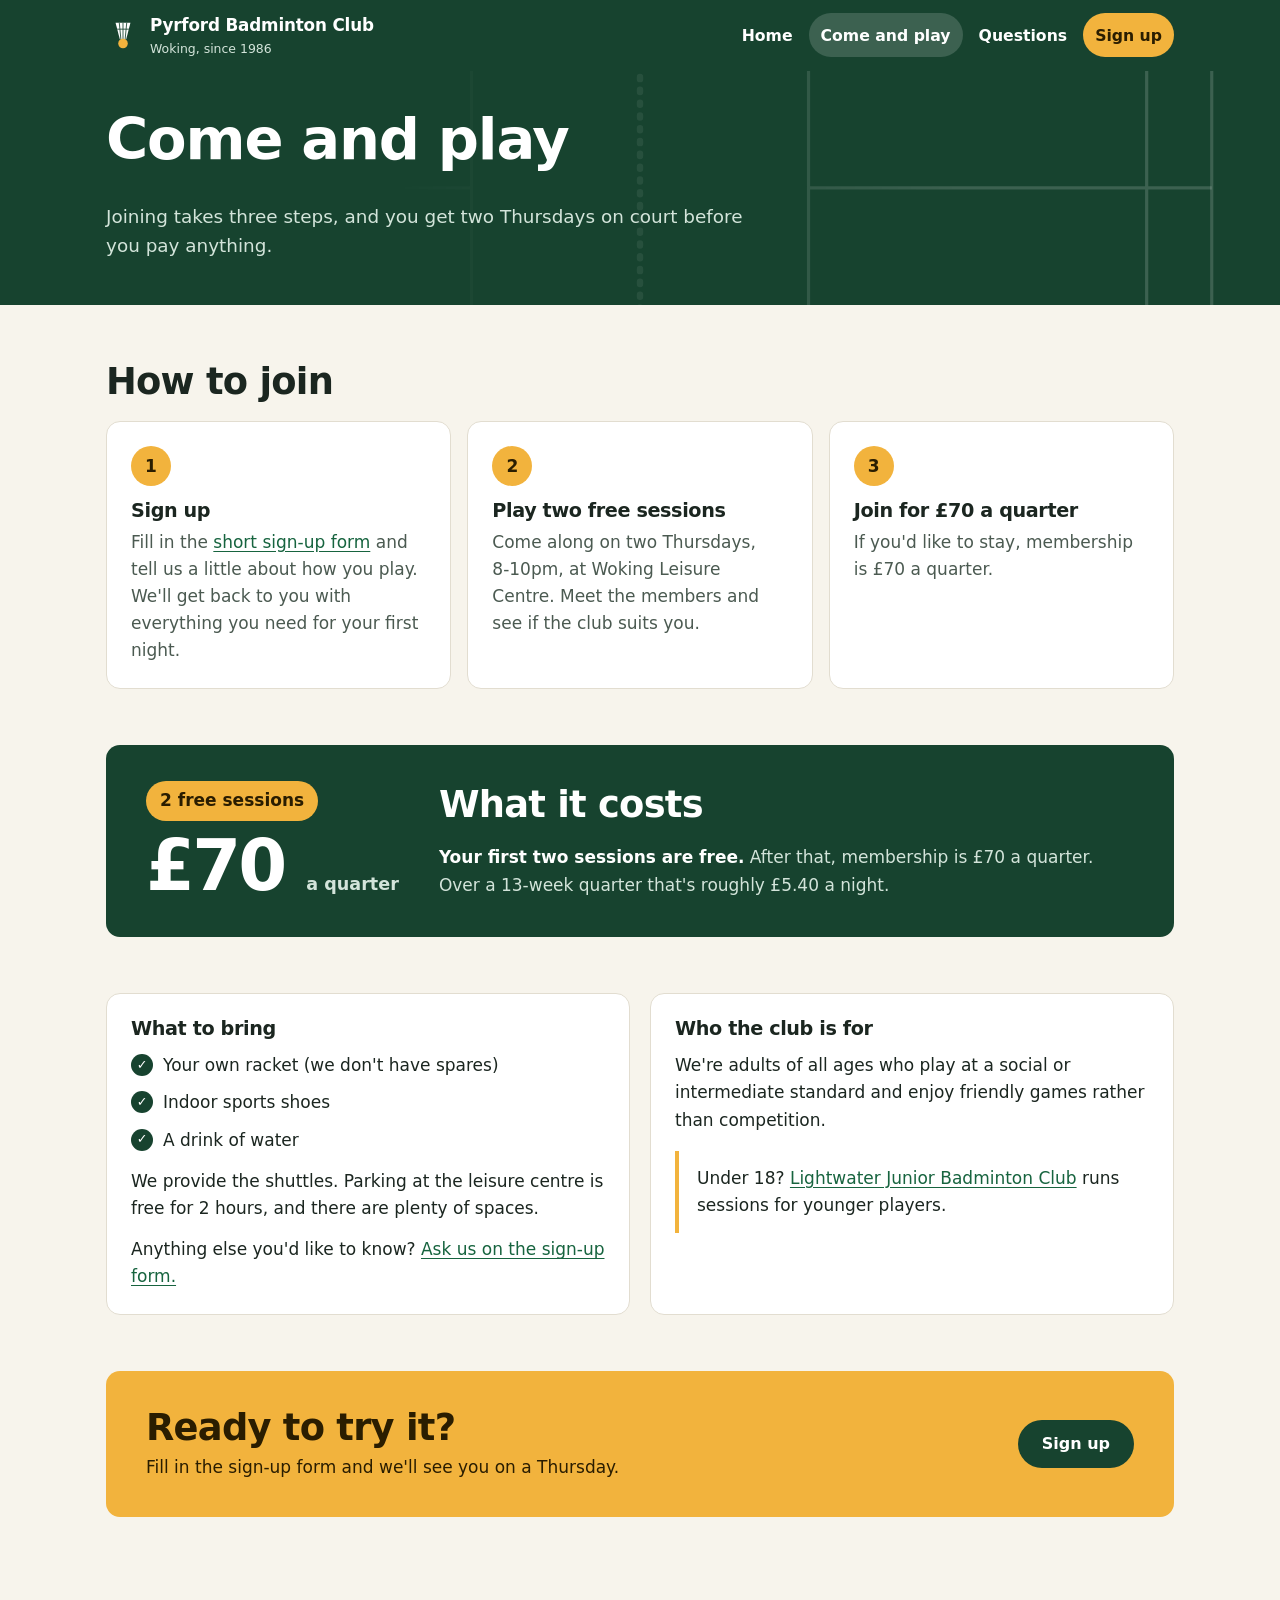
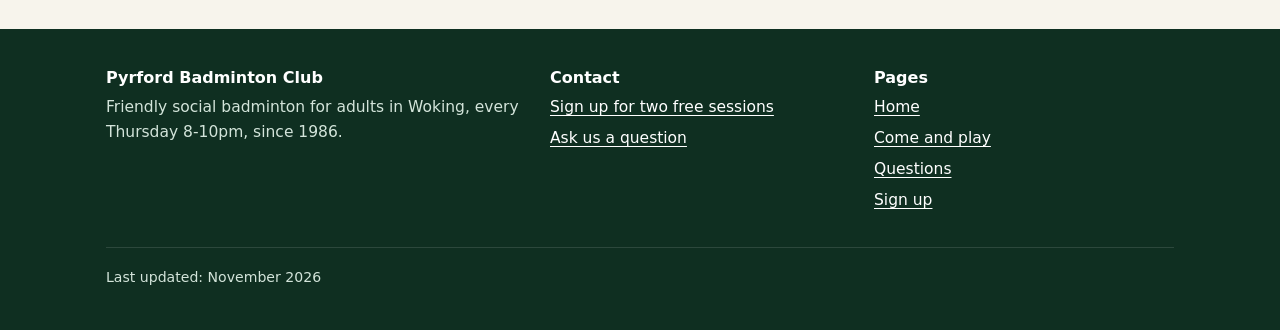
==== come-and-play.html @ cd889614 "Initial launch" ====
<!doctype html>
<html lang="en-GB">
<head>
  <meta charset="utf-8">
  <meta name="viewport" content="width=device-width, initial-scale=1">
  <title>Come and play | Pyrford Badminton Club, Woking</title>
  <meta name="description" content="How to join Pyrford Badminton Club in Woking: fill in the sign-up form, come along for two free Thursday sessions, then join for £70 a quarter.">
  <link rel="icon" href="images/shuttle.svg" type="image/svg+xml">
  <link rel="stylesheet" href="styles.css">
</head>
<body>
  <a class="skip" href="#main">Skip to content</a>

  <header class="site-header">
    <div class="wrap">
      <a class="brand" href="index.html">
        <svg viewBox="0 0 64 64" aria-hidden="true"><path d="M18 9h28l-8 31H26z" fill="#ffffff"/><path d="M25 9l3 31M32 9v31M39 9l-3 31M21 21h22" stroke="#17432f" stroke-width="1.6" fill="none"/><circle cx="32" cy="48" r="9" fill="#f2b33d"/></svg>
        <span>Pyrford Badminton Club<small>Woking, since 1986</small></span>
      </a>
      <nav aria-label="Main">
        <ul class="nav">
          <li><a href="index.html">Home</a></li>
          <li><a href="come-and-play.html" aria-current="page">Come and play</a></li>
          <li><a href="questions.html">Questions</a></li>
          <li><a class="nav-cta" href="sign-up.html">Sign up</a></li>
        </ul>
      </nav>
    </div>
  </header>

  <main id="main">
    <section class="page-head">
      <svg class="court-lines" viewBox="0 0 1200 600" preserveAspectRatio="xMidYMid slice" aria-hidden="true">
        <rect x="64" y="56" width="1072" height="488"/>
        <path d="M64 93H1136M64 507H1136M442 56V544M758 56V544M125 56V544M1075 56V544M64 300H442M758 300H1136"/>
        <path class="net" d="M600 40V560"/>
      </svg>
      <div class="wrap">
        <h1>Come and play</h1>
        <p>Joining takes three steps, and you get two Thursdays on court before you pay anything.</p>
      </div>
    </section>

    <section class="section" aria-labelledby="how">
      <div class="wrap">
        <h2 id="how">How to join</h2>
        <ol class="steps">
          <li>
            <h3>Sign up</h3>
            <p>Fill in the <a href="sign-up.html">short sign-up form</a> and tell us a little about how you play. We'll get back to you with everything you need for your first night.</p>
          </li>
          <li>
            <h3>Play two free sessions</h3>
            <p>Come along on two Thursdays, 8&#8209;10pm, at Woking Leisure Centre. Meet the members and see if the club suits you.</p>
          </li>
          <li>
            <h3>Join for &pound;70 a quarter</h3>
            <p>If you'd like to stay, membership is &pound;70 a quarter.</p>
          </li>
        </ol>
      </div>
    </section>

    <section class="section" aria-labelledby="cost">
      <div class="wrap">
        <div class="price">
          <div>
            <span class="free">2 free sessions</span>
            <div class="price-amount">&pound;70 <span>a quarter</span></div>
          </div>
          <div>
            <h2 id="cost">What it costs</h2>
            <p><strong>Your first two sessions are free.</strong> After that, membership is &pound;70 a quarter. Over a 13-week quarter that's roughly &pound;5.40 a night.</p>
          </div>
        </div>
      </div>
    </section>

    <section class="section" aria-labelledby="bring">
      <div class="wrap">
        <div class="two-col">
          <div class="card">
            <h3 id="bring">What to bring</h3>
            <ul class="ticks">
              <li>Your own racket (we don't have spares)</li>
              <li>Indoor sports shoes</li>
              <li>A drink of water</li>
            </ul>
            <p class="mt-text">We provide the shuttles. Parking at the leisure centre is free for 2 hours, and there are plenty of spaces.</p>
            <p class="mt-text">Anything else you'd like to know? <a href="sign-up.html">Ask us on the sign-up form.</a></p>
          </div>
          <div class="card">
            <h3>Who the club is for</h3>
            <p>We're adults of all ages who play at a social or intermediate standard and enjoy friendly games rather than competition.</p>
            <p class="note">Under 18? <a href="https://www.surreycc.gov.uk/children/support-and-advice/families/directory/l/lightwater-junior-badminton-club">Lightwater Junior Badminton Club</a> runs sessions for younger players.</p>
          </div>
        </div>
      </div>
    </section>

    <section class="section">
      <div class="wrap">
        <div class="cta">
          <div>
            <h2>Ready to try it?</h2>
            <p>Fill in the sign-up form and we'll see you on a Thursday.</p>
          </div>
          <a class="btn btn-court" href="sign-up.html">Sign up</a>
        </div>
      </div>
    </section>
  </main>

  <footer class="site-footer">
    <div class="wrap">
      <div class="footer-grid">
        <div>
          <h2>Pyrford Badminton Club</h2>
          <p>Friendly social badminton for adults in Woking, every Thursday 8&#8209;10pm, since 1986.</p>
        </div>
        <div>
          <h2>Contact</h2>
          <ul>
            <li><a href="sign-up.html">Sign up for two free sessions</a></li>
            <li><a href="sign-up.html">Ask us a question</a></li>
          </ul>
        </div>
        <div>
          <h2>Pages</h2>
          <ul>
            <li><a href="index.html">Home</a></li>
            <li><a href="come-and-play.html">Come and play</a></li>
            <li><a href="questions.html">Questions</a></li>
            <li><a href="sign-up.html">Sign up</a></li>
          </ul>
        </div>
      </div>
      <p class="footer-base">Last updated: November 2026</p>
    </div>
  </footer>
</body>
</html>
---- styles.css ----
/* Pyrford Badminton Club - one stylesheet for every page.
   Colours are set once here as tokens; dark mode swaps them below. */

:root {
  --court: #17432f;          /* deep court green: header, hero, buttons */
  --court-deep: #0f2f21;     /* darker green for the footer */
  --court-line: rgba(255, 255, 255, 0.16);
  --on-court: #ffffff;       /* text on green */
  --on-court-muted: #d3e4da;
  --feather: #f2b33d;        /* warm accent, used as a fill only */
  --on-feather: #2a1d00;     /* text on the accent */
  --page: #f7f4ec;           /* shuttle-cream page background */
  --card: #ffffff;
  --ink: #1b2620;            /* main text */
  --muted: #4b5a51;          /* secondary text (passes AA on page and card) */
  --rule: #e2ddd0;
  --link: #17643f;
  --focus: #1f6feb;
  --shadow: 0 1px 2px rgba(20, 40, 30, 0.06), 0 8px 24px rgba(20, 40, 30, 0.08);
  --radius: 14px;
  --radius-sm: 10px;
  --max: 1100px;
  --gutter: 16px;
  --font: system-ui, -apple-system, "Segoe UI", Roboto, "Helvetica Neue", Arial, sans-serif;
  color-scheme: light;
}

@media (prefers-color-scheme: dark) {
  :root {
    --court: #1d5a3f;
    --court-deep: #0b1f16;
    --page: #111a15;
    --card: #18241d;
    --ink: #eef3ef;
    --muted: #b4c3b9;
    --rule: #2b3b31;
    --link: #8fd6ad;
    --shadow: 0 1px 2px rgba(0, 0, 0, 0.3), 0 8px 24px rgba(0, 0, 0, 0.3);
    color-scheme: dark;
  }
}

*,
*::before,
*::after { box-sizing: border-box; }

html { -webkit-text-size-adjust: 100%; }

body {
  margin: 0;
  background: var(--page);
  color: var(--ink);
  font-family: var(--font);
  font-size: 1.0625rem;
  line-height: 1.6;
}

img, svg, iframe { max-width: 100%; }

a { color: var(--link); text-underline-offset: 0.18em; }
a:hover { text-decoration-thickness: 2px; }

:focus-visible {
  outline: 3px solid var(--focus);
  outline-offset: 3px;
  border-radius: 4px;
}

h1, h2, h3 {
  line-height: 1.15;
  letter-spacing: -0.02em;
  margin: 0 0 0.5em;
}
h1 { font-size: clamp(2.1rem, 6vw, 3.6rem); font-weight: 800; }
h2 { font-size: clamp(1.6rem, 3.6vw, 2.3rem); font-weight: 800; }
h3 { font-size: 1.2rem; font-weight: 700; }
p { margin: 0 0 1em; }

.wrap {
  width: 100%;
  max-width: var(--max);
  margin: 0 auto;
  padding: 0 var(--gutter);
}

.skip {
  position: absolute;
  left: -9999px;
  top: 8px;
  background: var(--card);
  color: var(--ink);
  padding: 10px 14px;
  border-radius: var(--radius-sm);
  z-index: 10;
}
.skip:focus { left: 8px; }

/* ---------- Header ---------- */

.site-header {
  background: var(--court);
  color: var(--on-court);
}
.site-header .wrap {
  display: flex;
  flex-wrap: wrap;
  align-items: center;
  justify-content: space-between;
  gap: 8px 20px;
  padding-top: 12px;
  padding-bottom: 12px;
}
.brand {
  display: inline-flex;
  align-items: center;
  gap: 10px;
  color: var(--on-court);
  text-decoration: none;
  font-weight: 800;
  font-size: 1.05rem;
  letter-spacing: -0.01em;
  min-height: 44px;
}
.brand svg { width: 34px; height: 34px; flex: none; }
.brand small {
  display: block;
  font-weight: 500;
  font-size: 0.78rem;
  color: var(--on-court-muted);
  letter-spacing: 0;
}

.nav {
  display: flex;
  flex-wrap: wrap;
  gap: 4px;
  margin: 0;
  padding: 0;
  list-style: none;
}
.nav a {
  display: inline-flex;
  align-items: center;
  min-height: 44px;
  padding: 0 12px;
  border-radius: 999px;
  color: var(--on-court);
  text-decoration: none;
  font-weight: 600;
  font-size: 0.98rem;
}
.nav a:hover { background: rgba(255, 255, 255, 0.1); }
.nav a[aria-current="page"] {
  background: rgba(255, 255, 255, 0.16);
}
.nav a.nav-cta { background: var(--feather); color: var(--on-feather); }
.nav a.nav-cta:hover { background: var(--feather); text-decoration: underline; }
.nav a.nav-cta[aria-current="page"] { box-shadow: 0 0 0 2px var(--on-court); }
@media (max-width: 480px) {
  .nav { gap: 0; margin-left: -8px; }
  .nav a { padding: 0 8px; font-size: 0.93rem; }
  .nav a.nav-cta { margin-left: 4px; padding: 0 12px; }
}

/* ---------- Buttons ---------- */

.btn {
  display: inline-flex;
  align-items: center;
  justify-content: center;
  gap: 8px;
  min-height: 48px;
  padding: 0 22px;
  border-radius: 999px;
  font-weight: 700;
  font-size: 1rem;
  text-decoration: none;
  border: 2px solid transparent;
  transition: transform 0.15s ease;
}
.btn:hover { transform: translateY(-1px); }
.btn-feather { background: var(--feather); color: var(--on-feather); }
.btn-ghost { border-color: rgba(255, 255, 255, 0.55); color: var(--on-court); }
.btn-ghost:hover { background: rgba(255, 255, 255, 0.08); }
.btn-court { background: var(--court); color: var(--on-court); }

@media (prefers-reduced-motion: reduce) {
  .btn { transition: none; }
  .btn:hover { transform: none; }
}

/* ---------- Hero ---------- */

.hero {
  position: relative;
  overflow: hidden;
  background: var(--court);
  color: var(--on-court);
  padding: 40px 0 56px;
}
.hero .court-lines {
  position: absolute;
  inset: 0;
  width: 100%;
  height: 100%;
  pointer-events: none;
}
/* The court fades out behind the words so it never crosses the text. */
.court-lines {
  -webkit-mask-image: linear-gradient(90deg, transparent 0%, transparent 30%, #000 75%);
  mask-image: linear-gradient(90deg, transparent 0%, transparent 30%, #000 75%);
}
.court-lines * { fill: none; stroke: var(--court-line); stroke-width: 3; }
.court-lines .net { stroke-width: 6; stroke-dasharray: 2 10; stroke-linecap: round; }
.hero .wrap {
  position: relative;
  display: grid;
  gap: 32px;
}
.eyebrow {
  display: inline-block;
  font-size: 0.85rem;
  font-weight: 700;
  letter-spacing: 0.08em;
  text-transform: uppercase;
  color: var(--feather);
  margin-bottom: 14px;
}
.hero .lead {
  font-size: 1.18rem;
  color: var(--on-court-muted);
  max-width: 34em;
}
.hero .lead strong { color: var(--on-court); }
.actions { display: flex; flex-wrap: wrap; gap: 12px; margin-top: 8px; }

.facts {
  background: var(--card);
  color: var(--ink);
  border-radius: var(--radius);
  box-shadow: var(--shadow);
  padding: 8px 20px;
  margin: 0;
  align-self: start;
}
.facts div {
  display: grid;
  grid-template-columns: 5.5rem 1fr;
  gap: 12px;
  padding: 14px 0;
  border-bottom: 1px solid var(--rule);
}
.facts div:last-child { border-bottom: 0; }
.facts dt {
  font-size: 0.8rem;
  font-weight: 700;
  letter-spacing: 0.06em;
  text-transform: uppercase;
  color: var(--muted);
  padding-top: 3px;
}
.facts dd { margin: 0; font-weight: 600; }
.facts dd span { display: block; font-weight: 400; color: var(--muted); font-size: 0.95rem; }

@media (min-width: 860px) {
  .hero { padding: 72px 0 88px; }
  .hero .wrap { grid-template-columns: 1.25fr 1fr; align-items: center; gap: 56px; }
}

/* ---------- Page heading (inner pages) ---------- */

.page-head {
  position: relative;
  overflow: hidden;
  background: var(--court);
  color: var(--on-court);
  padding: 36px 0 44px;
}
.page-head .court-lines { position: absolute; inset: 0; width: 100%; height: 100%; pointer-events: none; }
.page-head .wrap { position: relative; }
.page-head a { color: var(--on-court); }
.page-head p { color: var(--on-court-muted); font-size: 1.15rem; max-width: 36em; margin: 0; }

/* ---------- Sections ---------- */

.section { padding: 56px 0; }
.section + .section { padding-top: 0; }
.section-intro { color: var(--muted); max-width: 40em; font-size: 1.1rem; }

.two-col { display: grid; gap: 20px; }
@media (min-width: 760px) { .two-col { grid-template-columns: 1fr 1fr; } }

.card {
  background: var(--card);
  border: 1px solid var(--rule);
  border-radius: var(--radius);
  padding: 24px;
}
.card h3 { margin-bottom: 12px; }

.ticks, .crosses { list-style: none; margin: 0; padding: 0; }
.ticks li, .crosses li {
  position: relative;
  padding-left: 32px;
  margin-bottom: 10px;
}
.ticks li::before, .crosses li::before {
  position: absolute;
  left: 0;
  top: 2px;
  width: 22px;
  height: 22px;
  border-radius: 50%;
  display: grid;
  place-items: center;
  font-size: 0.8rem;
  font-weight: 800;
}
.ticks li::before { content: "\2713"; background: var(--court); color: var(--on-court); }
.crosses li::before { content: "\2192"; background: var(--rule); color: var(--ink); }

/* Anniversary band */
.forty {
  display: grid;
  gap: 24px;
  align-items: center;
  background: var(--card);
  border: 1px solid var(--rule);
  border-radius: var(--radius);
  padding: 28px 24px;
}
.forty-number {
  font-size: clamp(5rem, 16vw, 8.5rem);
  font-weight: 900;
  line-height: 0.85;
  letter-spacing: -0.06em;
  color: var(--court);
}
@media (prefers-color-scheme: dark) { .forty-number { color: var(--feather); } }
.forty-number small {
  display: block;
  font-size: 1rem;
  letter-spacing: 0.08em;
  text-transform: uppercase;
  font-weight: 700;
  color: var(--muted);
  margin-top: 10px;
}
.forty p:last-child { margin-bottom: 0; }
@media (min-width: 760px) { .forty { grid-template-columns: auto 1fr; gap: 40px; padding: 36px 40px; } }

/* Photos (add them in index.html) */
.gallery { display: grid; gap: 16px; margin-top: 20px; }
.gallery img { width: 100%; height: auto; border-radius: var(--radius); display: block; }
@media (min-width: 760px) { .gallery { grid-template-columns: 1fr 1fr; } }

/* Steps */
.steps { list-style: none; margin: 0; padding: 0; display: grid; gap: 16px; counter-reset: step; }
@media (min-width: 860px) { .steps { grid-template-columns: repeat(3, 1fr); } }
.steps li {
  counter-increment: step;
  background: var(--card);
  border: 1px solid var(--rule);
  border-radius: var(--radius);
  padding: 24px;
}
.steps li::before {
  content: counter(step);
  display: grid;
  place-items: center;
  width: 40px;
  height: 40px;
  border-radius: 50%;
  background: var(--feather);
  color: var(--on-feather);
  font-weight: 800;
  margin-bottom: 14px;
}
.steps h3 { margin-bottom: 6px; }
.steps p { margin: 0; color: var(--muted); }

/* Price */
.price {
  display: grid;
  gap: 20px;
  background: var(--court);
  color: var(--on-court);
  border-radius: var(--radius);
  padding: 28px 24px;
}
.price-amount { font-size: clamp(3rem, 9vw, 4.4rem); font-weight: 900; line-height: 1; letter-spacing: -0.04em; }
.price-amount span { font-size: 1.1rem; font-weight: 600; letter-spacing: 0; color: var(--on-court-muted); }
.price p { color: var(--on-court-muted); margin: 0; }
.price strong { color: var(--on-court); }
.price .free {
  display: inline-block;
  background: var(--feather);
  color: var(--on-feather);
  font-weight: 800;
  border-radius: 999px;
  padding: 6px 14px;
  margin-bottom: 10px;
}
@media (min-width: 760px) { .price { grid-template-columns: auto 1fr; align-items: center; gap: 40px; padding: 36px 40px; } }

/* Map */
.find-us { display: grid; gap: 20px; }
@media (min-width: 860px) { .find-us { grid-template-columns: 1fr 1.4fr; align-items: stretch; } }
.map {
  border: 0;
  width: 100%;
  min-height: 300px;
  height: 100%;
  border-radius: var(--radius);
  background: var(--rule);
}
address { font-style: normal; font-weight: 600; margin-bottom: 1em; }

/* FAQ */
.faq { display: grid; gap: 10px; max-width: 46em; }
.faq details {
  background: var(--card);
  border: 1px solid var(--rule);
  border-radius: var(--radius-sm);
}
.faq summary {
  cursor: pointer;
  list-style: none;
  display: flex;
  justify-content: space-between;
  align-items: center;
  gap: 16px;
  min-height: 56px;
  padding: 12px 20px;
  font-weight: 700;
  font-size: 1.05rem;
}
.faq summary::-webkit-details-marker { display: none; }
.faq summary::after {
  content: "+";
  flex: none;
  display: grid;
  place-items: center;
  width: 28px;
  height: 28px;
  border-radius: 50%;
  background: var(--page);
  color: var(--ink);
  font-weight: 800;
}
.faq details[open] summary::after { content: "\2212"; }
.faq details > div { padding: 0 20px 18px; }
.faq details > div p:last-child { margin-bottom: 0; }

/* Sign-up page */
.signup-layout { display: grid; gap: 20px; align-items: start; }
@media (min-width: 900px) { .signup-layout { grid-template-columns: 1.6fr 1fr; gap: 32px; } }
.form-card {
  background: var(--card);
  border: 1px solid var(--rule);
  border-radius: var(--radius);
  padding: 8px;
}
.signup-form {
  display: block;
  width: 100%;
  height: 1500px;
  border: 0;
  border-radius: var(--radius-sm);
  background: var(--card);
}
.form-card .mt-text { padding: 0 12px 10px; }
.form-placeholder {
  border: 2px dashed var(--rule);
  border-radius: var(--radius-sm);
  padding: 40px 24px;
  text-align: center;
  color: var(--muted);
}
.form-placeholder h2 { font-size: 1.3rem; color: var(--ink); }
.form-placeholder p { margin: 0; }
.h3 { font-size: 1.2rem; }
.next-steps { margin: 0 0 16px; padding-left: 1.3em; }
.next-steps li { margin-bottom: 10px; padding-left: 4px; }
.small-print { font-size: 0.92rem; color: var(--muted); margin: 0; }

/* Call to action band */
.cta {
  background: var(--feather);
  color: var(--on-feather);
  border-radius: var(--radius);
  padding: 32px 24px;
  display: grid;
  gap: 16px;
  align-items: center;
}
.cta h2 { margin-bottom: 4px; }
.cta p { margin: 0; }
.cta a:not(.btn) { color: var(--on-feather); }
.cta .btn-court { justify-self: start; }
@media (min-width: 760px) { .cta { grid-template-columns: 1fr auto; padding: 36px 40px; } }

.email-big {
  font-size: clamp(1.2rem, 4.4vw, 1.6rem);
  font-weight: 800;
  word-break: break-word;
}

.mt-text { margin: 14px 0 0; }

.note {
  border-left: 4px solid var(--feather);
  background: var(--card);
  padding: 14px 18px;
  border-radius: 0 var(--radius-sm) var(--radius-sm) 0;
  margin: 0;
}

/* ---------- Footer ---------- */

.site-footer {
  background: var(--court-deep);
  color: var(--on-court-muted);
  padding: 40px 0 28px;
  margin-top: 56px;
  font-size: 0.97rem;
}
.site-footer a { color: var(--on-court); }
.footer-grid { display: grid; gap: 24px; }
@media (min-width: 760px) { .footer-grid { grid-template-columns: 1.4fr 1fr 1fr; } }
.site-footer h2 { font-size: 1rem; color: var(--on-court); letter-spacing: 0; margin-bottom: 8px; }
.site-footer ul { list-style: none; margin: 0; padding: 0; }
.site-footer li { margin-bottom: 6px; }
.footer-base {
  border-top: 1px solid rgba(255, 255, 255, 0.12);
  margin-top: 28px;
  padding-top: 18px;
  font-size: 0.88rem;
}
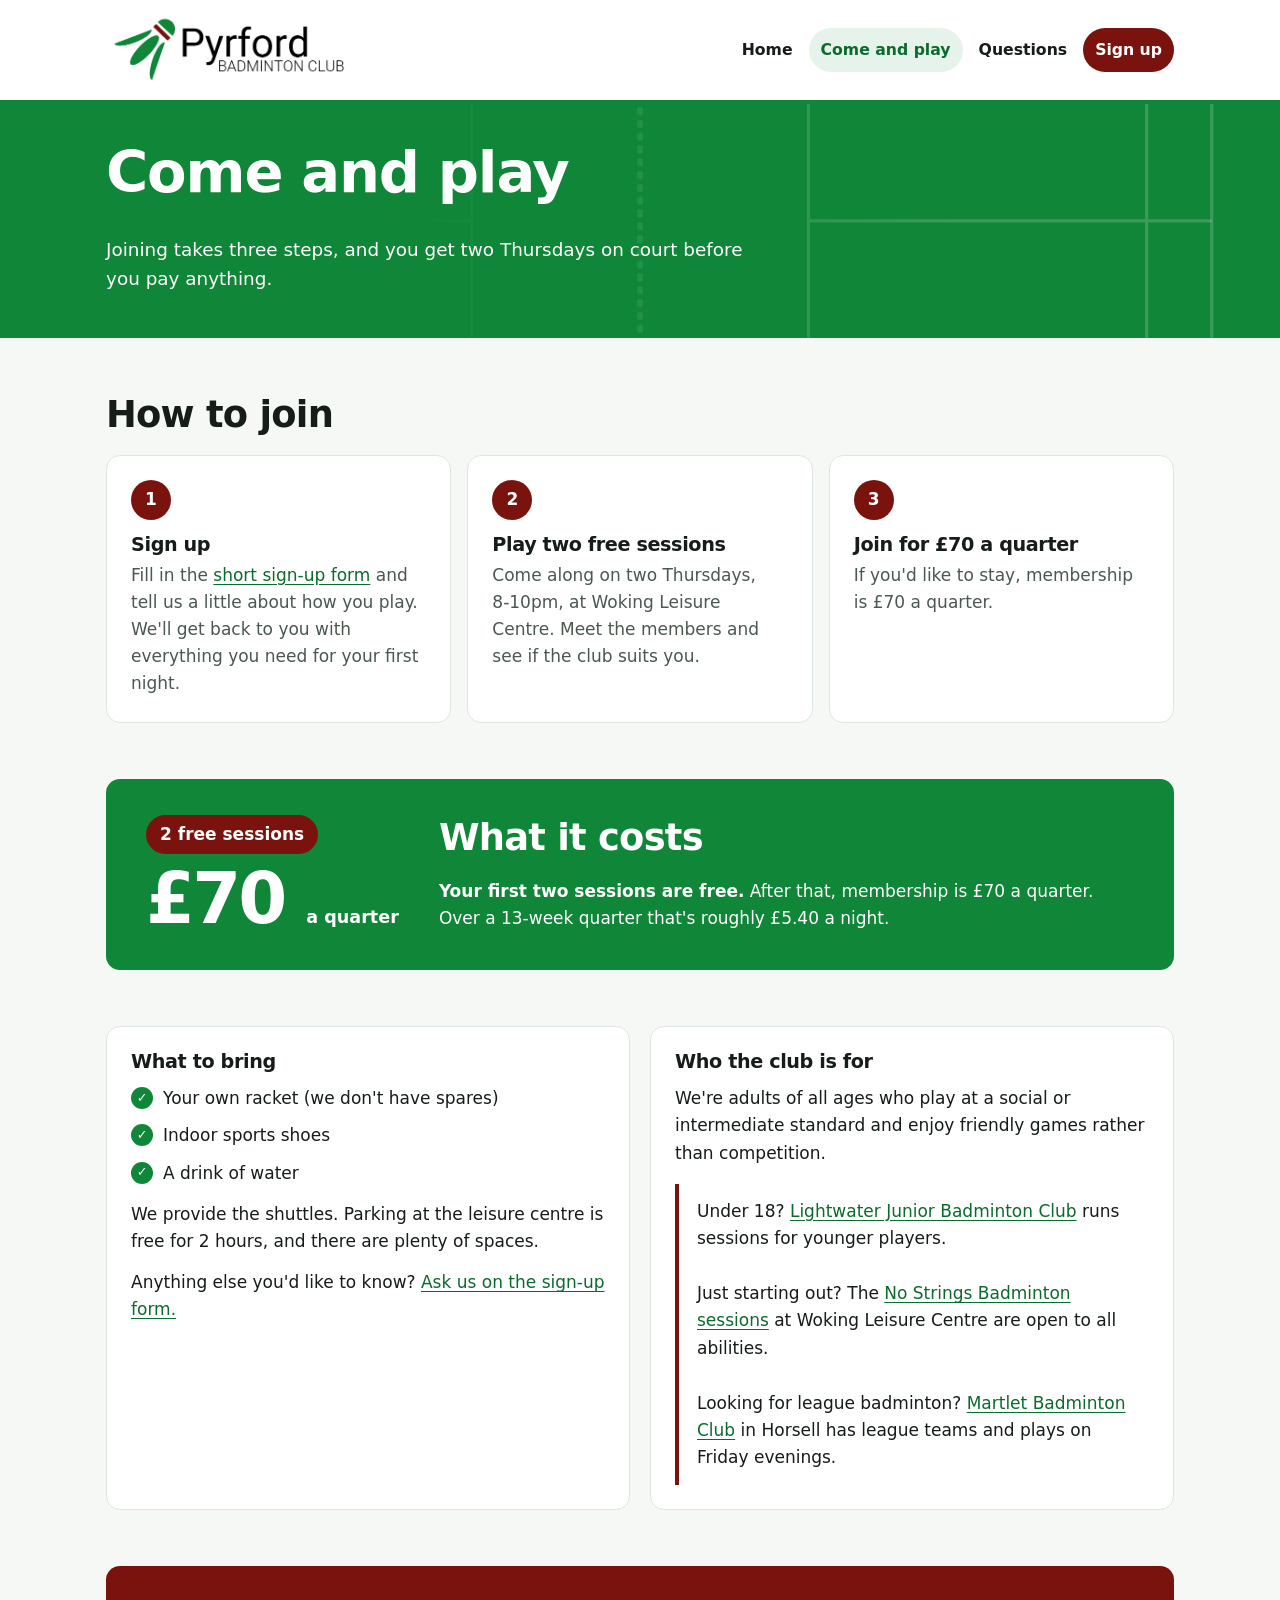
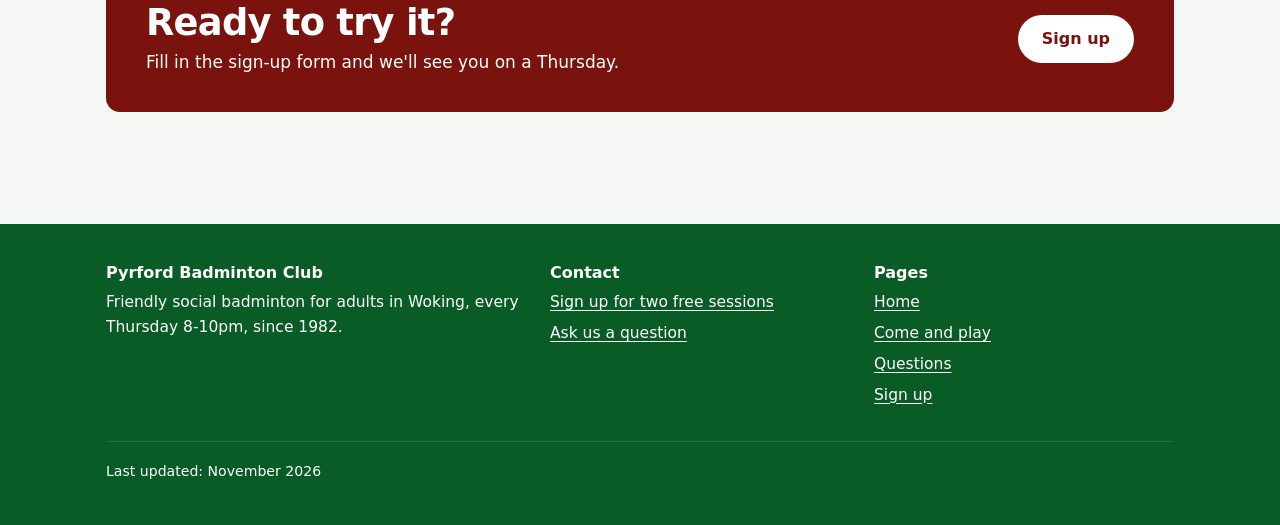
==== commit bbb5a6a0: "Club logo and colours, sign-up form, 1982 history, other clubs - The club's own logo in a white head" ====
--- a/come-and-play.html
+++ b/come-and-play.html
@@ -5,7 +5,10 @@
   <meta name="viewport" content="width=device-width, initial-scale=1">
   <title>Come and play | Pyrford Badminton Club, Woking</title>
   <meta name="description" content="How to join Pyrford Badminton Club in Woking: fill in the sign-up form, come along for two free Thursday sessions, then join for £70 a quarter.">
-  <link rel="icon" href="images/shuttle.svg" type="image/svg+xml">
+  <link rel="icon" href="images/icon-round-48.png" sizes="48x48" type="image/png">
+  <link rel="icon" href="images/icon-round-192.png" sizes="192x192" type="image/png">
+  <link rel="apple-touch-icon" href="images/icon-180.png">
+  <meta name="theme-color" content="#0f8638">
   <link rel="stylesheet" href="styles.css">
 </head>
 <body>
@@ -13,10 +16,7 @@
 
   <header class="site-header">
     <div class="wrap">
-      <a class="brand" href="index.html">
-        <svg viewBox="0 0 64 64" aria-hidden="true"><path d="M18 9h28l-8 31H26z" fill="#ffffff"/><path d="M25 9l3 31M32 9v31M39 9l-3 31M21 21h22" stroke="#17432f" stroke-width="1.6" fill="none"/><circle cx="32" cy="48" r="9" fill="#f2b33d"/></svg>
-        <span>Pyrford Badminton Club<small>Woking, since 1986</small></span>
-      </a>
+      <a class="brand" href="index.html"><img src="images/logo.png" alt="Pyrford Badminton Club home" width="542" height="163"></a>
       <nav aria-label="Main">
         <ul class="nav">
           <li><a href="index.html">Home</a></li>
@@ -93,6 +93,8 @@
             <h3>Who the club is for</h3>
             <p>We're adults of all ages who play at a social or intermediate standard and enjoy friendly games rather than competition.</p>
             <p class="note">Under 18? <a href="https://www.surreycc.gov.uk/children/support-and-advice/families/directory/l/lightwater-junior-badminton-club">Lightwater Junior Badminton Club</a> runs sessions for younger players.</p>
+            <p class="note">Just starting out? The <a href="https://freedom-leisure.co.uk/centres/woking-leisure-centre/badminton">No Strings Badminton sessions</a> at Woking Leisure Centre are open to all abilities.</p>
+            <p class="note">Looking for league badminton? <a href="https://www.allaboutweybridge.co.uk/?p=42633">Martlet Badminton Club</a> in Horsell has league teams and plays on Friday evenings.</p>
           </div>
         </div>
       </div>
@@ -116,7 +118,7 @@
       <div class="footer-grid">
         <div>
           <h2>Pyrford Badminton Club</h2>
-          <p>Friendly social badminton for adults in Woking, every Thursday 8&#8209;10pm, since 1986.</p>
+          <p>Friendly social badminton for adults in Woking, every Thursday 8&#8209;10pm, since 1982.</p>
         </div>
         <div>
           <h2>Contact</h2>
--- a/styles.css
+++ b/styles.css
@@ -2,19 +2,22 @@
    Colours are set once here as tokens; dark mode swaps them below. */
 
 :root {
-  --court: #17432f;          /* deep court green: header, hero, buttons */
-  --court-deep: #0f2f21;     /* darker green for the footer */
-  --court-line: rgba(255, 255, 255, 0.16);
-  --on-court: #ffffff;       /* text on green */
-  --on-court-muted: #d3e4da;
-  --feather: #f2b33d;        /* warm accent, used as a fill only */
-  --on-feather: #2a1d00;     /* text on the accent */
-  --page: #f7f4ec;           /* shuttle-cream page background */
+  /* Club colours, from the logo: green #0f8638 and maroon #7a130e. */
+  --court: #0f8638;          /* club green: hero, page headings, buttons */
+  --court-deep: #0a5c26;     /* darker club green for the footer */
+  --court-line: rgba(255, 255, 255, 0.18);
+  --on-court: #ffffff;       /* text on green (white on the club green is 4.7:1, AA) */
+  --on-court-muted: #ffffff; /* anything paler than white fails AA on the club green */
+  --accent: #7a130e;         /* club maroon: sign-up buttons, number badges, call-to-action band */
+  --on-accent: #ffffff;
+  --header: #ffffff;         /* the logo has a white background, so the header stays white */
+  --page: #f6f8f5;           /* very pale green-grey page background */
   --card: #ffffff;
-  --ink: #1b2620;            /* main text */
-  --muted: #4b5a51;          /* secondary text (passes AA on page and card) */
-  --rule: #e2ddd0;
-  --link: #17643f;
+  --ink: #161c18;            /* main text (the logo's black, softened) */
+  --muted: #4a5850;          /* secondary text (passes AA on page and card) */
+  --rule: #dfe6e0;
+  --link: #0b6b2c;           /* the club green darkened so link text passes AA on the page */
+  --green-tint: #e6f3ea;     /* current page in the menu */
   --focus: #1f6feb;
   --shadow: 0 1px 2px rgba(20, 40, 30, 0.06), 0 8px 24px rgba(20, 40, 30, 0.08);
   --radius: 14px;
@@ -27,8 +30,7 @@
 
 @media (prefers-color-scheme: dark) {
   :root {
-    --court: #1d5a3f;
-    --court-deep: #0b1f16;
+    --court-deep: #08361a;
     --page: #111a15;
     --card: #18241d;
     --ink: #eef3ef;
@@ -98,8 +100,9 @@
 /* ---------- Header ---------- */
 
 .site-header {
-  background: var(--court);
-  color: var(--on-court);
+  background: var(--header);
+  color: #161c18;
+  border-bottom: 4px solid var(--court);
 }
 .site-header .wrap {
   display: flex;
@@ -113,22 +116,10 @@
 .brand {
   display: inline-flex;
   align-items: center;
-  gap: 10px;
-  color: var(--on-court);
-  text-decoration: none;
-  font-weight: 800;
-  font-size: 1.05rem;
-  letter-spacing: -0.01em;
   min-height: 44px;
 }
-.brand svg { width: 34px; height: 34px; flex: none; }
-.brand small {
-  display: block;
-  font-weight: 500;
-  font-size: 0.78rem;
-  color: var(--on-court-muted);
-  letter-spacing: 0;
-}
+.brand img { display: block; height: 76px; width: auto; }
+@media (max-width: 480px) { .brand img { height: 60px; } }
 
 .nav {
   display: flex;
@@ -144,18 +135,19 @@
   min-height: 44px;
   padding: 0 12px;
   border-radius: 999px;
-  color: var(--on-court);
+  color: #161c18;
   text-decoration: none;
   font-weight: 600;
   font-size: 0.98rem;
 }
-.nav a:hover { background: rgba(255, 255, 255, 0.1); }
+.nav a:hover { background: #f0f4f1; }
 .nav a[aria-current="page"] {
-  background: rgba(255, 255, 255, 0.16);
-}
-.nav a.nav-cta { background: var(--feather); color: var(--on-feather); }
-.nav a.nav-cta:hover { background: var(--feather); text-decoration: underline; }
-.nav a.nav-cta[aria-current="page"] { box-shadow: 0 0 0 2px var(--on-court); }
+  background: var(--green-tint);
+  color: #0b6b2c;
+}
+.nav a.nav-cta { background: var(--accent); color: var(--on-accent); }
+.nav a.nav-cta:hover { background: var(--accent); text-decoration: underline; }
+.nav a.nav-cta[aria-current="page"] { box-shadow: 0 0 0 2px #ffffff, 0 0 0 4px var(--accent); }
 @media (max-width: 480px) {
   .nav { gap: 0; margin-left: -8px; }
   .nav a { padding: 0 8px; font-size: 0.93rem; }
@@ -179,7 +171,8 @@
   transition: transform 0.15s ease;
 }
 .btn:hover { transform: translateY(-1px); }
-.btn-feather { background: var(--feather); color: var(--on-feather); }
+.btn-light { background: #ffffff; color: #0b6b2c; }
+.btn-accent { background: var(--accent); color: var(--on-accent); }
 .btn-ghost { border-color: rgba(255, 255, 255, 0.55); color: var(--on-court); }
 .btn-ghost:hover { background: rgba(255, 255, 255, 0.08); }
 .btn-court { background: var(--court); color: var(--on-court); }
@@ -223,7 +216,7 @@
   font-weight: 700;
   letter-spacing: 0.08em;
   text-transform: uppercase;
-  color: var(--feather);
+  color: var(--on-court);
   margin-bottom: 14px;
 }
 .hero .lead {
@@ -336,7 +329,7 @@
   letter-spacing: -0.06em;
   color: var(--court);
 }
-@media (prefers-color-scheme: dark) { .forty-number { color: var(--feather); } }
+@media (prefers-color-scheme: dark) { .forty-number { color: #5cc985; } }
 .forty-number small {
   display: block;
   font-size: 1rem;
@@ -371,8 +364,8 @@
   width: 40px;
   height: 40px;
   border-radius: 50%;
-  background: var(--feather);
-  color: var(--on-feather);
+  background: var(--accent);
+  color: var(--on-accent);
   font-weight: 800;
   margin-bottom: 14px;
 }
@@ -394,8 +387,8 @@
 .price strong { color: var(--on-court); }
 .price .free {
   display: inline-block;
-  background: var(--feather);
-  color: var(--on-feather);
+  background: var(--accent);
+  color: var(--on-accent);
   font-weight: 800;
   border-radius: 999px;
   padding: 6px 14px;
@@ -486,8 +479,8 @@
 
 /* Call to action band */
 .cta {
-  background: var(--feather);
-  color: var(--on-feather);
+  background: var(--accent);
+  color: var(--on-accent);
   border-radius: var(--radius);
   padding: 32px 24px;
   display: grid;
@@ -496,8 +489,8 @@
 }
 .cta h2 { margin-bottom: 4px; }
 .cta p { margin: 0; }
-.cta a:not(.btn) { color: var(--on-feather); }
-.cta .btn-court { justify-self: start; }
+.cta a:not(.btn) { color: var(--on-accent); }
+.cta .btn-court { justify-self: start; background: #ffffff; color: var(--accent); }
 @media (min-width: 760px) { .cta { grid-template-columns: 1fr auto; padding: 36px 40px; } }
 
 .email-big {
@@ -509,7 +502,7 @@
 .mt-text { margin: 14px 0 0; }
 
 .note {
-  border-left: 4px solid var(--feather);
+  border-left: 4px solid var(--accent);
   background: var(--card);
   padding: 14px 18px;
   border-radius: 0 var(--radius-sm) var(--radius-sm) 0;
